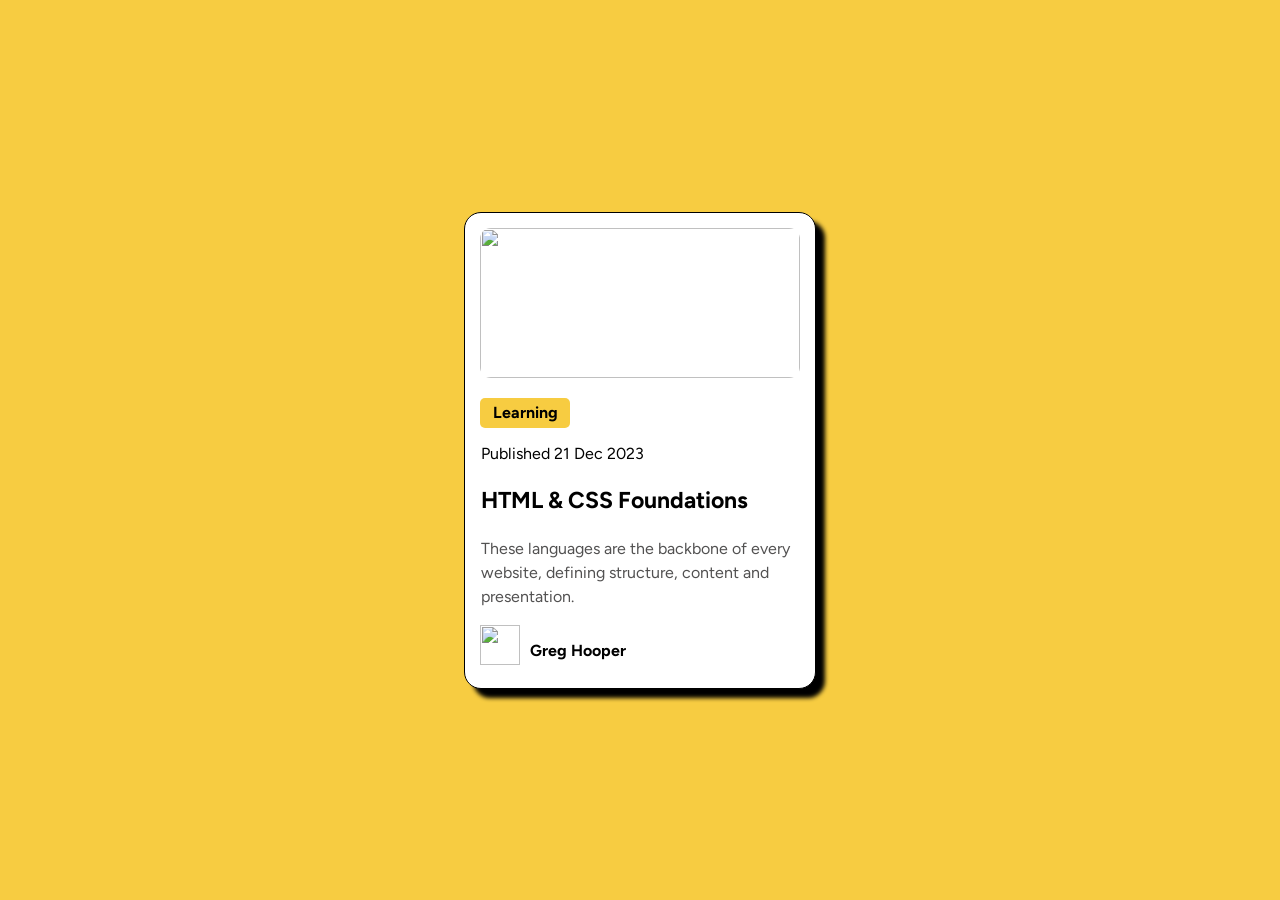
==== index.html @ 56f959da "Rename blog-preview-card.html to index.html" ====
<html>
    <head>
        <meta charset="UTF-8">
        <meta name="viewport" content="width=device-width, initial-scale=1.0">
        <title>Blog Preview Card</title>
        <link rel="preconnect" href="https://fonts.googleapis.com">
        <link rel="preconnect" href="https://fonts.gstatic.com" crossorigin>
        <link href="https://fonts.googleapis.com/css2?family=Balsamiq+Sans:ital,wght@0,400;0,700;1,400;1,700&family=Changa+One:ital@0;1&family=Figtree:ital,wght@0,300..900;1,300..900&family=Fondamento:ital@0;1&family=Fugaz+One&family=Nunito:ital,wght@0,200..1000;1,200..1000&family=Poppins:ital,wght@0,100;0,200;0,300;0,400;0,500;0,600;0,700;0,800;0,900;1,100;1,200;1,300;1,400;1,500;1,600;1,700;1,800;1,900&family=Roboto:ital,wght@0,100..900;1,100..900&family=Sora:wght@100..800&family=Ubuntu:ital,wght@0,300;0,400;0,500;0,700;1,300;1,400;1,500;1,700&display=swap" rel="stylesheet">
        <link rel="stylesheet" href="blog-preview-card.css">
    </head>

    <body>
        <div class="box">
            <div class="box-image">
                <img src="/../tasks/images/blog-card.png" alt="" class="box-image-class">
            </div>
            <div class="box-info-one">
                <div class="smallbox">Learning</div>
                <p>Published 21 Dec 2023</p>
            </div>
            <div class="box-info-two">
                <p class="main-topic">HTML & CSS Foundations</p>
                <p class="paragraph">These languages are the backbone of every website, defining structure, content and presentation.</p>
            </div>
            <div class="author">
                <img src="../images/image-avatar.webp" alt="" class="image-avatar">
                <p class="author-p">Greg Hooper</p>
            </div>
        </div>
    </body>
</html>
---- blog-preview-card.css ----
body {
        font-family: "Figtree";
        display: grid;
        place-items: center;
        background-color: rgb(247, 204, 65);
    }

    .box {
        width: 350px;
        height: 475px;
        border: 1px solid black;
        border-radius: 17px;
        background-color: white;
        box-shadow: 9px 9px 4px 0;
    }

    .box-image-class {
        width: 320px;
        height: 150px;
        border-radius: 11px;
    }

    .box-image {
        display: flex;
        justify-content: center;
        margin-top: 15px;
    }

    p {
        margin-left: 16px;
    }

    .smallbox{
        width: 90px;
        height: 30px;
        background-color: rgb(247, 204, 65);
        border-radius: 5px;
        display: flex;
        justify-content: center;
        align-items: center;
        margin-top: 20px;
        margin-left: 15px;
    }

    .smallbox, .main-topic, .author-p{
        font-weight: bold;
    }

    .main-topic {
        font-size: 23px;
    }

    .paragraph {
        line-height: 1.5;
        color: #525151;
    }

    .image-avatar {
        width: 40px;
        height: 40px;
    }

    .author {
        display: flex;
        margin-left: 15px;
    }

    .author-p {
        margin-left: 10px;
    }
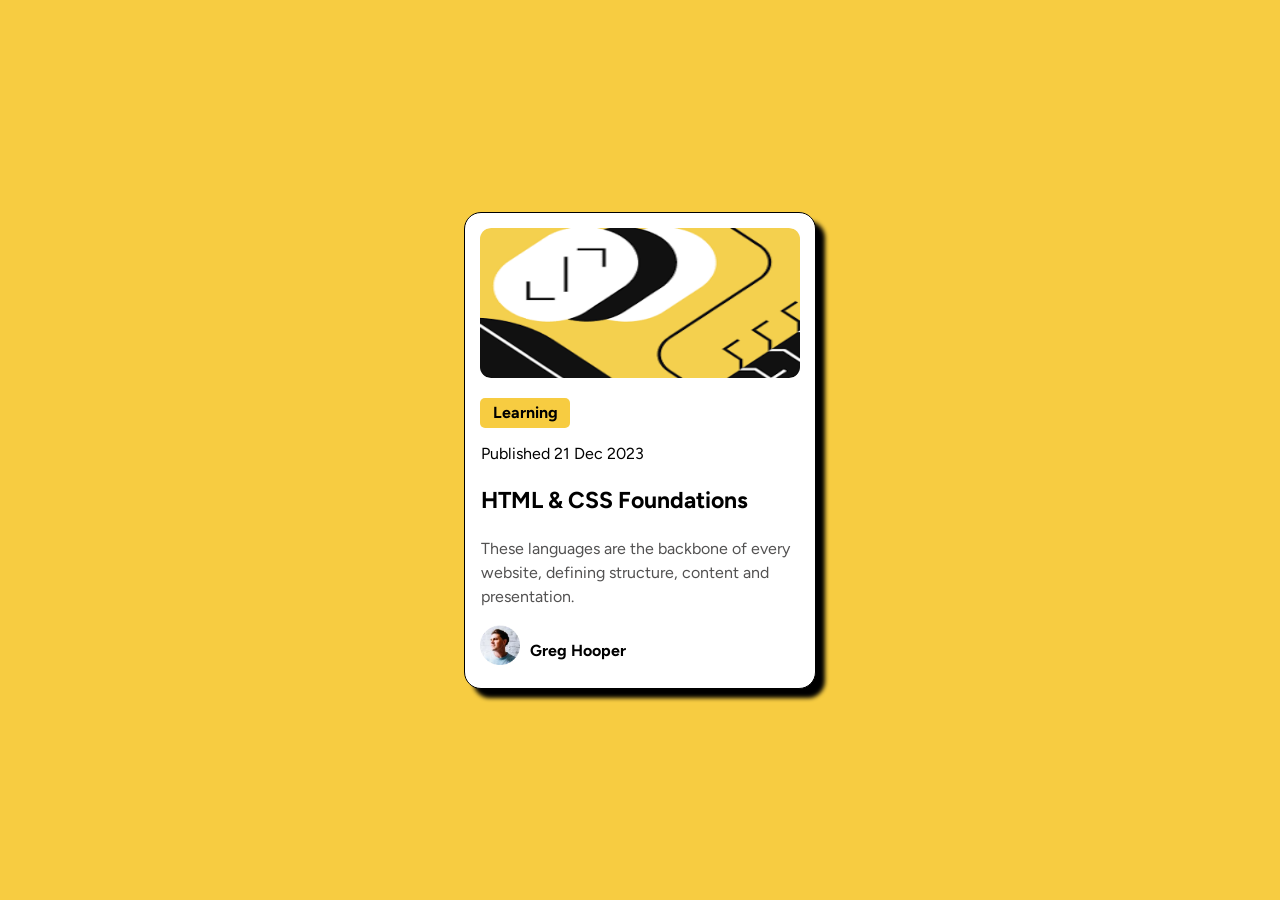
==== commit 47fa1ee8: "Update index.html" ====
--- a/index.html
+++ b/index.html
@@ -12,7 +12,7 @@
     <body>
         <div class="box">
             <div class="box-image">
-                <img src="/../tasks/images/blog-card.png" alt="" class="box-image-class">
+                <img src="blog-card.png" alt="" class="box-image-class">
             </div>
             <div class="box-info-one">
                 <div class="smallbox">Learning</div>
@@ -23,7 +23,7 @@
                 <p class="paragraph">These languages are the backbone of every website, defining structure, content and presentation.</p>
             </div>
             <div class="author">
-                <img src="../images/image-avatar.webp" alt="" class="image-avatar">
+                <img src="image-avatar.webp" alt="" class="image-avatar">
                 <p class="author-p">Greg Hooper</p>
             </div>
         </div>
